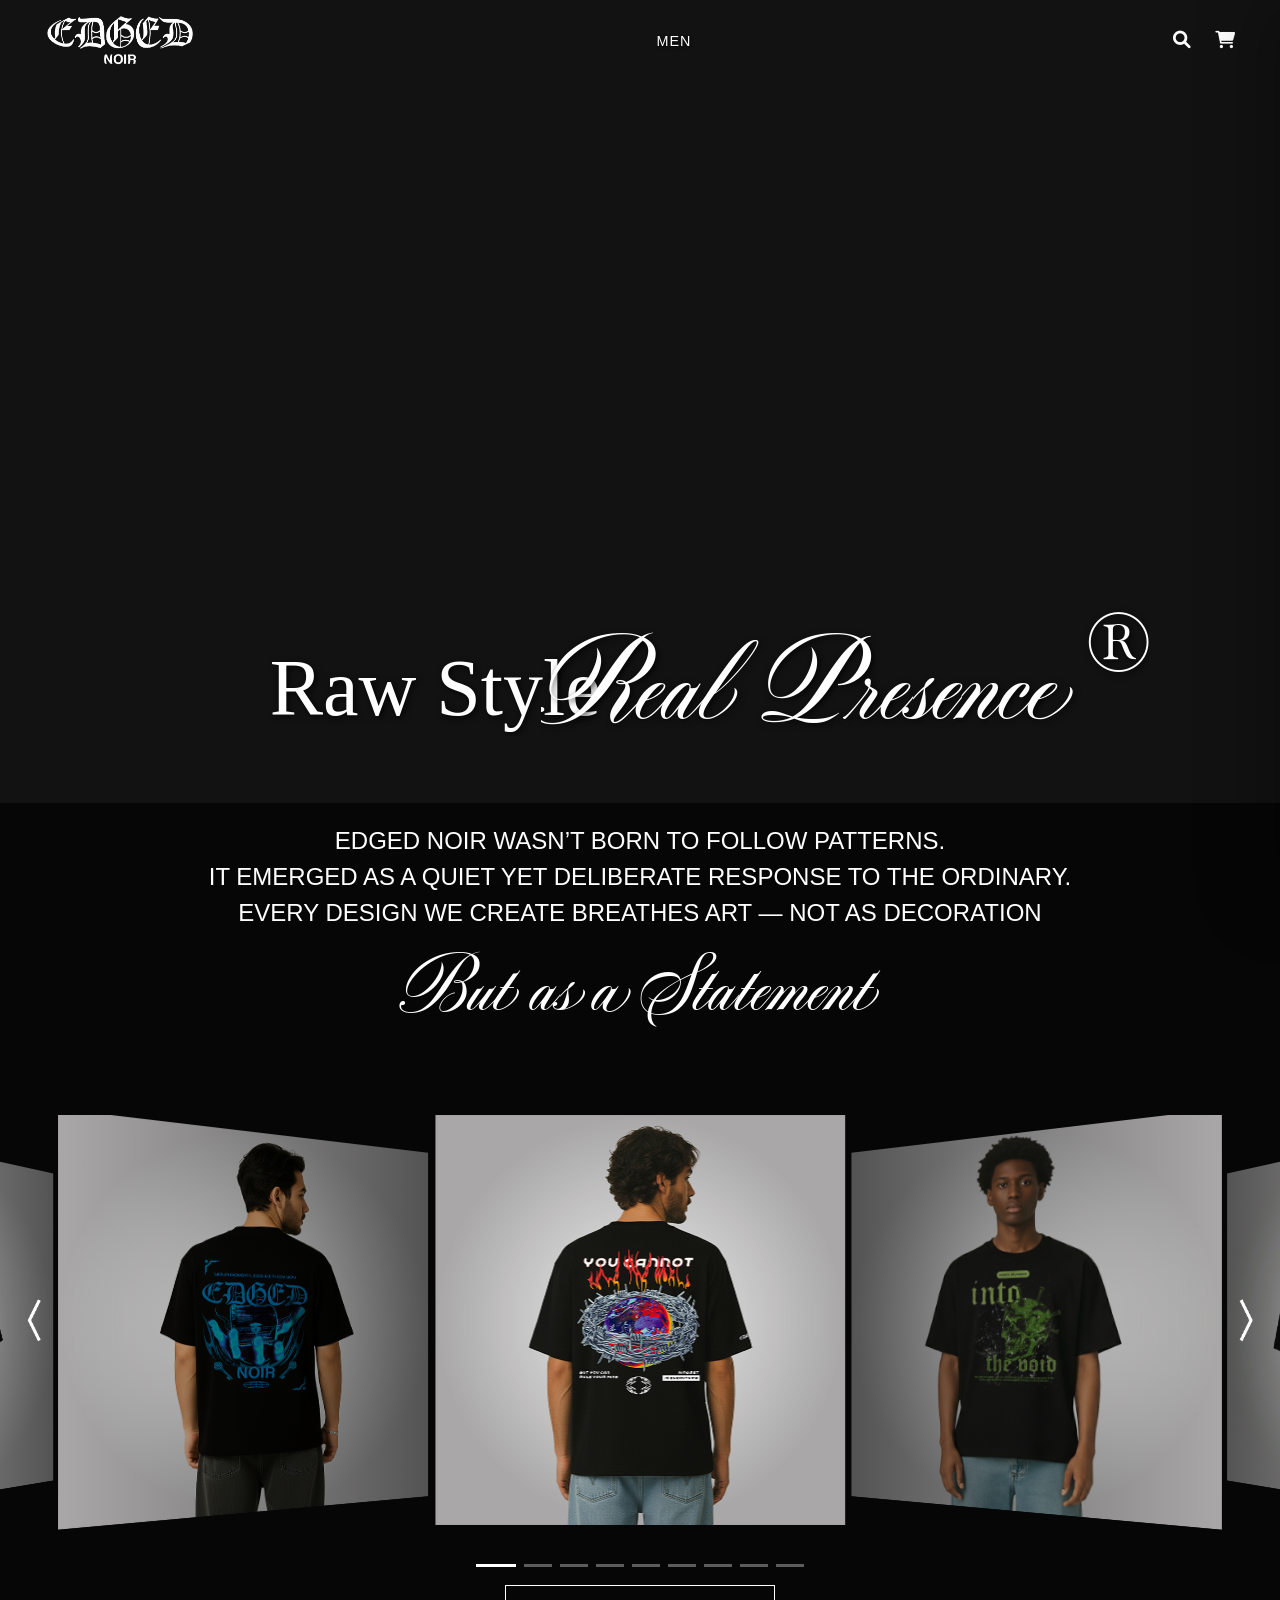
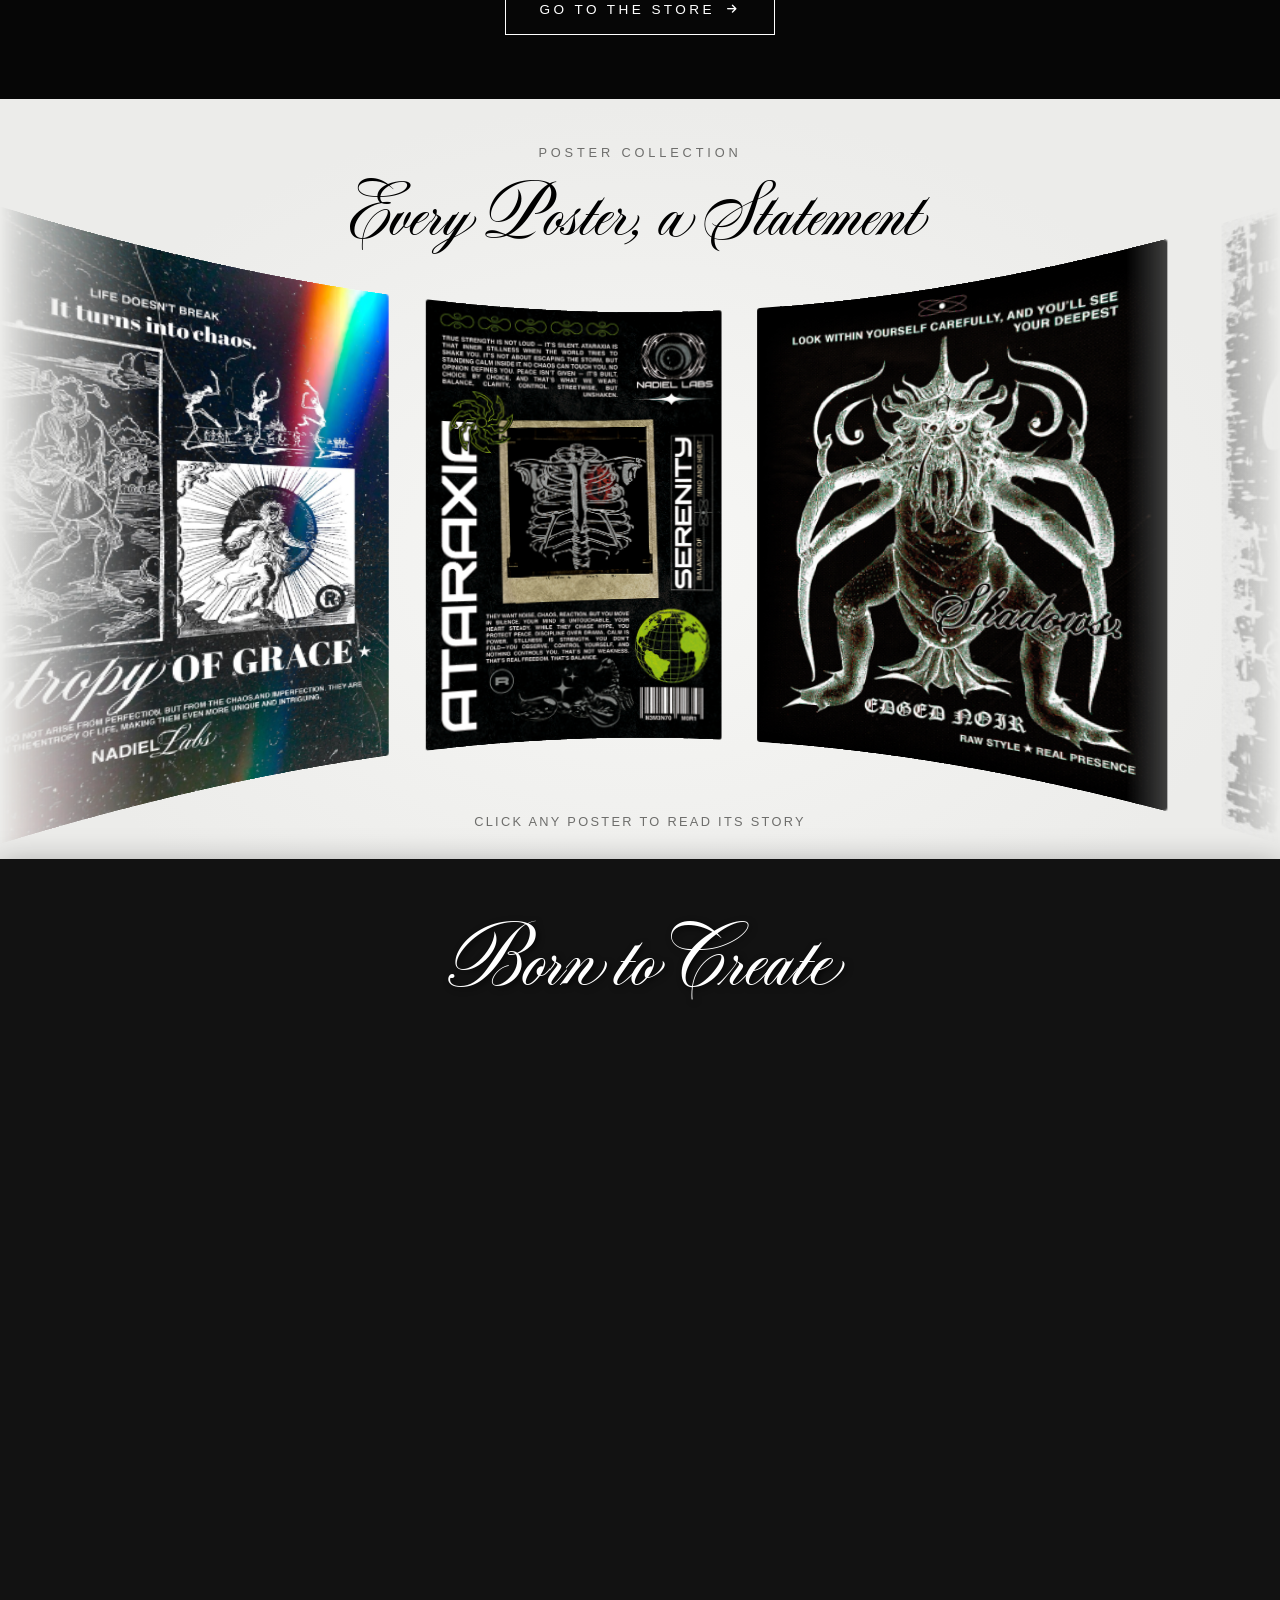
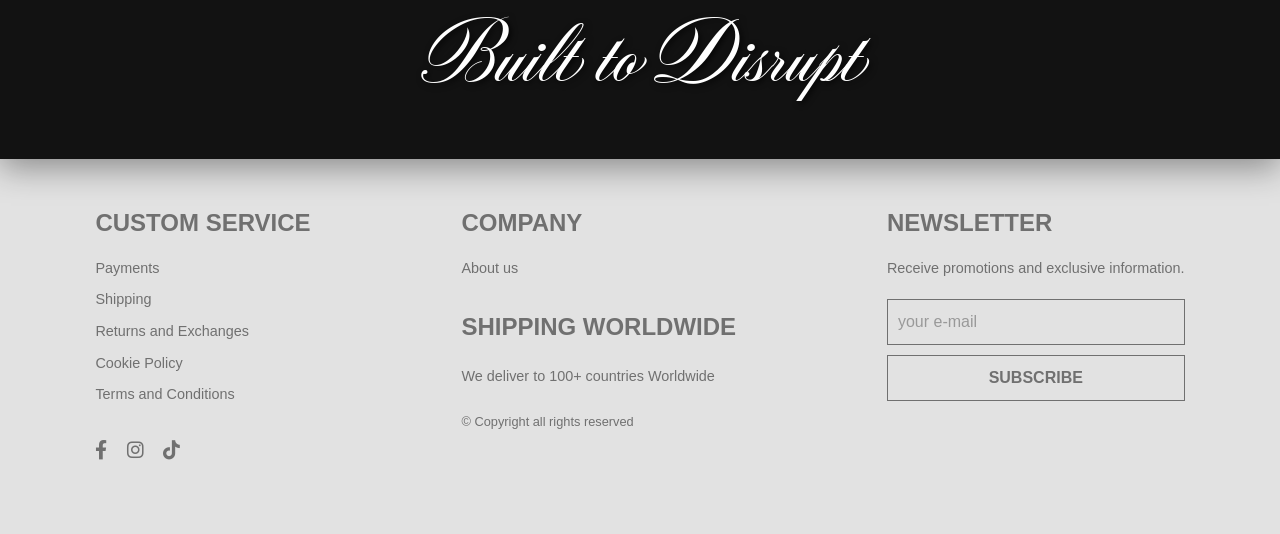
==== index.html @ fbe3f170 "Add files via upload" ====
<!DOCTYPE html>
<html lang="es">
<head>
    <meta charset="UTF-8">
    <meta name="viewport" content="width=device-width, initial-scale=1.0">
    <title>Edged Noir</title>
    <link href="https://cdn.jsdelivr.net/npm/bootstrap@5.3.3/dist/css/bootstrap.min.css" rel="stylesheet" xintegrity="sha384-QWTKZyjpPEjISv5WaRU9OFeRpok6YctnYmDr5pNlyT2bRjXh0JMhjY6hW+ALEwIH" crossorigin="anonymous">
    <link rel="stylesheet" href="https://cdnjs.cloudflare.com/ajax/libs/font-awesome/6.0.0-beta3/css/all.min.css">
    <link href="https://fonts.googleapis.com/css2?family=Inter:wght@400;500;700&display=swap" rel="stylesheet">
    <link rel="stylesheet" href="https://cdn.jsdelivr.net/npm/swiper@11.1.14/swiper-bundle.min.css">
    <link rel="stylesheet" href="index.css">
    <link rel="stylesheet" href="poster-reel.css">
    <link rel="icon" href="img/egdednoir-favicon.png">
    <link rel="preload" href="fonts/GWBantley-Regular-Trial.woff" as="font" type="font/woff" crossorigin="anonymous">
    <style> 
       
    </style>
    <link rel="stylesheet" href="shop.css">
</head>
<body>
    <header class="header">
        <div class="header-content">

            <div class="hamburger" id="hamburger">
                <span></span>
                <span></span>
                <span></span>
            </div>

            <a href="index.html" class="header-logo">
                <img src="img/logo.png" class="logoimg" id="logo"
                onerror="this.onerror=null; this.src='https://placehold.co/150x50/E2E2E2/292929?text=LOGO';">
            </a>

            <nav class="header-nav">
                <ul class="nav-list">
                    <li class="nav-item"><a href="men.html">MEN</a></li>
                </ul>
            </nav>

            <div class="header-icons">
                <i class="fas fa-search icon"></i>
                <i class="fas fa-shopping-cart icon"></i>
            </div>
        </div>

        <nav id="mobile-menu" class="mobile-menu">
            <a href="men.html">MEN</a>
        </nav>
    </header>
    <main class="main-hero">
        <div class="hero-background-layer" id="bg-image-1">
            <video src="img/videoprincipal.mp4" autoplay muted loop playsinline></video>
        </div>

        <div class="main-hero-content">
            <div class="hero-text left" id="rawStyle">Raw Style</div>
            <div class="hero-text right" id="realPresence">Real Presence <sup>®</sup></div>
        </div>
        
    </main>

    <div class="fixed-hero-buttons">
        <a href="men.html" class="hero-btn-fixed">MEN</a>
    </div>

    <div class="text-section">
    <p class="top-text">
        EDGED NOIR WASN’T BORN TO FOLLOW PATTERNS.<br>
        IT EMERGED AS A QUIET YET DELIBERATE RESPONSE TO THE ORDINARY.<br>
        EVERY DESIGN WE CREATE BREATHES ART — NOT AS DECORATION
    </p>
    <p class="bottom-text">But as a Statement</p>
</div>

<!-- ===== CAMISETAS: carrusel en abanico (Swiper, efecto coverflow) ===== -->
<section class="tee-coverflow" aria-label="T-shirt gallery">
    <div class="swiper tee-swiper">
        <div class="swiper-wrapper">
            <div class="swiper-slide"><img src="img/you cannot rule the world black tshirt.png" alt="You Cannot Rule the World black t-shirt" draggable="false"></div>
            <div class="swiper-slide"><img src="img/negro-negro-adelante.png" alt="Black t-shirt, front" draggable="false"></div>
            <div class="swiper-slide"><img src="img/the-world-is-noise-streetwear-t-shirt.png" alt="The World is Noise streetwear t-shirt" draggable="false"></div>
            <div class="swiper-slide"><img src="img/atras blanco2.png" alt="White t-shirt, back" draggable="false"></div>
            <div class="swiper-slide"><img src="img/adelante blanco2.png" alt="White t-shirt, front" draggable="false"></div>
            <div class="swiper-slide"><img src="img/blaco-atrás-blanco2.png" alt="White t-shirt, back print" draggable="false"></div>
            <div class="swiper-slide"><img src="img/blanco-negro-atrás4.png" alt="Ataraxia t-shirt, back" draggable="false"></div>
            <div class="swiper-slide"><img src="img/findurpower-tshirt-front.png" alt="Find Your Power t-shirt, front" draggable="false"></div>
            <div class="swiper-slide"><img src="img/findurpower-tshirt.png" alt="Find Your Power t-shirt, back" draggable="false"></div>
        </div>
        <div class="swiper-pagination"></div>
        <button type="button" class="tee-nav tee-prev" aria-label="Previous"><img src="img/flechaIzq.png" alt=""></button>
        <button type="button" class="tee-nav tee-next" aria-label="Next"><img src="img/flechaDer.png" alt=""></button>
    </div>
    <div class="tee-cta">
        <a href="men.html" class="tee-cta-btn">Go to the Store <i class="fas fa-arrow-right" aria-hidden="true"></i></a>
    </div>
</section>

<!-- ===== POSTERS: fila curva en 3D (los posters se definen en poster-reel.js) ===== -->
<section class="poster-reel" id="posterReel" aria-labelledby="posterReelTitle">
    <div class="poster-reel-head">
        <span class="poster-reel-kicker">Poster Collection</span>
        <h2 class="poster-reel-title" id="posterReelTitle">Every Poster, a Statement</h2>
    </div>
    <div class="poster-band" aria-hidden="true"></div>
    <p class="poster-reel-hint">Click any poster to read its story</p>
    <!-- Acceso con teclado / lector de pantalla: aparece al enfocar con Tab -->
    <ul class="poster-reel-a11y" id="posterReelList"></ul>
</section>

<!-- Ventana con el detalle de cada poster -->
<div class="poster-modal" id="posterModal" role="dialog" aria-modal="true" aria-labelledby="posterModalTitle" hidden>
    <div class="poster-modal-backdrop" data-close></div>
    <div class="poster-modal-panel">
        <button type="button" class="poster-modal-close" data-close aria-label="Close">&#10005;</button>
        <div class="poster-modal-media">
            <img id="posterModalImg" src="" alt="">
        </div>
        <div class="poster-modal-body">
            <span class="poster-modal-count" id="posterModalCount"></span>
            <h3 class="poster-modal-title" id="posterModalTitle"></h3>
            <p class="poster-modal-quote" id="posterModalQuote"></p>
            <p class="poster-modal-desc" id="posterModalDesc"></p>
            <div class="poster-modal-tags" id="posterModalTags"></div>
            <div class="poster-modal-nav">
                <button type="button" id="posterPrev" aria-label="Previous poster"><i class="fas fa-arrow-left"></i> Prev</button>
                <button type="button" id="posterNext" aria-label="Next poster">Next <i class="fas fa-arrow-right"></i></button>
            </div>
        </div>
    </div>
</div>

    <div class="full-width-section-with-text">
        <video src="img/BuiltToCreate.mp4" id="video2" autoplay loop muted playsinline width="100%" alt="New Section Video"></video> 
        <div class="text-top-overlay">
            <h1>Born to Create</h1>
        </div>
        <div class="text-bottom-overlay">
            <h1>Built to Disrupt</h1>
        </div>
    </div>

    <footer class="footer">
    <div class="footer-column">
        <h4>CUSTOM SERVICE</h4>
        <a href="#">Payments</a>
        <a href="#">Shipping</a>
        <a href="#">Returns and Exchanges</a>
        <a href="#">Cookie Policy</a>
        <a href="#">Terms and Conditions</a>
        <div class="footer-social-icons mt-4">
            <a href="#"><i class="fab fa-facebook-f icon"></i></a>
            <a href="https://www.instagram.com/edged_noir/"><i class="fab fa-instagram icon"></i></a>
            <a href="#"><i class="fab fa-tiktok icon"></i></a>
        </div>
    </div>
    
    <div class="footer-column footer-middle-content">
        <h4>COMPANY</h4>
        <a href="#">About us</a>
        <h4 class="mt-4">SHIPPING WORLDWIDE</h4>
        <p class="mt-1">We deliver to 100+ countries Worldwide</p>
        <p class="copyright mt-4">© Copyright all rights reserved</p>
    </div>
    
    <div class="footer-column">
        <h4>NEWSLETTER</h4>
        <p>Receive promotions and exclusive information.</p>
        <div class="footer-newsletter-form">
            <input type="email" placeholder="your e-mail">
            <button type="submit">SUBSCRIBE</button>
        </div>
    </div>
</footer>

<script src="https://cdn.jsdelivr.net/npm/bootstrap@5.3.3/dist/js/bootstrap.bundle.min.js" xintegrity="sha384-YvpcrYf0tY3lHB60NNkmXc5s9fDVZLESaAA55NDzOxhy9GkcIdslK1eN7N6jIeHz" crossorigin="anonymous"></script>
<script src="https://cdn.jsdelivr.net/npm/swiper@11.1.14/swiper-bundle.min.js"></script>

<script>
    // ===== CARRUSEL DE CAMISETAS (efecto coverflow de Swiper) =====
    // Versión en HTML/JS del componente "Skiper49 / Carousel_003".
    (function () {
        const section = document.querySelector('.tee-coverflow');
        if (!section) return;

        // Aparece suavemente al llegar a la sección (equivale al framer-motion del original).
        // Va primero para que las fotos se vean aunque Swiper no cargue.
        if ('IntersectionObserver' in window) {
            const io = new IntersectionObserver((entries) => {
                if (entries[0].isIntersecting) {
                    section.classList.add('is-visible');
                    io.disconnect();
                }
            }, { threshold: 0.2 });
            io.observe(section);
        } else {
            section.classList.add('is-visible');
        }

        if (typeof Swiper === 'undefined') {
            section.classList.add('no-swiper');
            return;
        }

        new Swiper('.tee-swiper', {
            effect: 'coverflow',
            grabCursor: true,          // se arrastra con clic sostenido o con el dedo
            centeredSlides: true,
            slidesPerView: 'auto',
            loop: true,
            speed: 700,
            coverflowEffect: {
                rotate: 40,
                stretch: 0,
                depth: 100,
                modifier: 1,
                slideShadows: true
            },
            autoplay: {
                delay: 3500,
                disableOnInteraction: false,
                pauseOnMouseEnter: true
            },
            pagination: { el: '.tee-swiper .swiper-pagination', clickable: true },
            navigation: { nextEl: '.tee-next', prevEl: '.tee-prev' },
            keyboard: { enabled: true, onlyInViewport: true }
        });
    })();
</script>

<!-- Galería de posters en curva 3D + ventana de detalle -->
<script src="shop.js"></script>
<script src="poster-reel.js"></script>

<script>
    // Se ejecuta cuando la página ha terminado de cargar
    window.onload = function() {
        // Se obtienen las referencias a los elementos de texto
        const rawStyleText = document.getElementById('rawStyle');
        const realPresenceText = document.getElementById('realPresence');

        // ANIMACIÓN DE FONDO DEL HERO
        const bgImage2 = document.getElementById('bg-image-2');
        
        setTimeout(() => {
            if (bgImage2) {
                bgImage2.style.opacity = '1';
            }
        }, 2000);

        // Script para el efecto de scroll de los textos (Aunque se ocultan en móvil, el script se mantiene)
        window.addEventListener('scroll', () => {
            const scrollY = window.scrollY;
            const translateYValue = Math.min(scrollY, 20);

            if (rawStyleText) rawStyleText.style.transform = `translateY(${translateYValue}px)`;
            if (realPresenceText) realPresenceText.style.transform = `translateY(${translateYValue}px)`;
        });

    };
</script>


<script>
    const hamburger = document.getElementById("hamburger");
    const mobileMenu = document.getElementById("mobile-menu");

    hamburger.addEventListener("click", () => {
        hamburger.classList.toggle("active");
        mobileMenu.classList.toggle("open");
    });
</script>

<!-- El cambio del logo a negro al pasar el mouse se hace en index.css (.header-logo:hover .logoimg) -->

</body>
</html>
---- index.css ----
/* ======================================================== */
/*                 ESTILOS CSS REESCRITOS                   */
/* ======================================================== */

html, body {
    max-width: 100%;
    overflow-x: hidden !important;
}

@font-face {
    font-family: 'GW Bantley Regular-Trial';
    src: url('fonts/GWBantley-Regular-Trial.woff') format('woff');
    font-display: swap;
    font-weight: normal;
    font-style: normal;
}

body {
    background-color: #121212;
    color: #ffffff;
    font-family: 'Inter', sans-serif;
    margin: 0;
    padding: 0;
    overflow-x: hidden; /* Evita el scroll horizontal */
}

/* --- HEADER PRINCIPAL --- */
.header {
    width: 100%;
    height: 80px;
    background-color: hsla(0, 0%, 0%, 0); 
    position: fixed;
    top: 0;
    left: 0;
    z-index: 1000; 
    display: flex;
    justify-content: center;
    align-items: center;
    transition: background-color 0.5s ease;
    padding: 0 25px; 
}

/* Al pasar el mouse el header se vuelve negro; el logo y el menú siguen en blanco */
.header:hover {
    background-color: #000000;
}

.header-content {
    width: 100%;
    max-width: 1920px;
    padding: 0 20px;
    display: flex;
    justify-content: space-between;
    align-items: center;
    position: relative; 
}

/* LOGO */
.header-logo {
    transition: transform 0.3s ease-in-out;
    cursor: pointer;
    z-index: 10;
}

.header-logo:hover {
    transform: scale(1.1);
}

.logoimg { 
    width: 150px;
    content: url('img/logo.png'); /* Logo blanco sobre el video y sobre el header negro */
}

/* NAVEGACIÓN PC */
.header-nav, .header-icons {
    opacity: 1;
    visibility: visible;
    transition: opacity 0.5s ease-in-out, visibility 0.5s ease-in-out;
}

.header-nav .nav-list {
    display: flex;
    list-style: none;
    padding: 0;
    margin: 0;
    align-items: center;
}

.header-nav .nav-item {
    position: relative;
    margin: 0 15px;
}

.header-nav .nav-item > a {
    color: #ffffff;
    text-decoration: none;
    font-family: 'Helvetica', sans-serif;
    text-shadow: 1px 1px 3px rgba(0, 0, 0, 0.8);
    font-size: 0.9rem;
    font-weight: 500;
    letter-spacing: 1px;
    cursor: pointer;
    transition: color 0.3s ease-in-out, transform 0.3s ease-in-out;
}

/* Sobre el header negro la sombra del texto ya no hace falta */
.header:hover .nav-item > a {
    text-shadow: none;
}

.header-nav .nav-item > a:hover {
    color: #9A9A9A;
    text-shadow: none;
    transform: scale(1.1);
}

.header-icons .icon {
    color: #ffffff;
    margin-left: 20px;
    font-size: 1.1rem;
    cursor: pointer;
    transition: color 0.3s ease-in-out, transform 0.3s ease-in-out;
}

.header-icons .icon:hover {
    color: #9A9A9A;
    transform: scale(1.1);
}

/* --- MENÚ HAMBURGUESA Y MÓVIL --- */
.hamburger {
    display: none; 
    width: 28px;
    height: 22px;
    flex-direction: column;
    justify-content: space-between;
    cursor: pointer;
    z-index: 9999;
}

.hamburger span {
    display: block;
    height: 3px;
    width: 100%;
    background-color: #fff;
    transition: .3s ease;
}

.hamburger.active span:nth-child(1) {
    transform: translateY(9px) rotate(45deg);
}
.hamburger.active span:nth-child(2) {
    opacity: 0;
}
.hamburger.active span:nth-child(3) {
    transform: translateY(-9px) rotate(-45deg);
}

.hamburger.active span {
    background-color: #b1b1b1;
}

.hamburger.active {
    z-index: 10000; 
}

.mobile-menu {
    position: fixed;
    top: 0;
    left: 0;
    width: 260px;
    height: 100vh;
    background-color: #ffffff;
    padding: 80px 25px;
    display: flex;
    flex-direction: column;
    gap: 25px;
    transform: translateX(-100%);
    transition: transform .35s ease;
    z-index: 9998; 
}

.mobile-menu a {
    color: #111;
    font-size: 20px;
    text-decoration: none;
    font-family: 'Helvetica', sans-serif; 
}

.mobile-menu.open {
    transform: translateX(0);
}

/* --- ESTILOS PARA BOTONES FIJOS (NUEVOS) --- */
.fixed-hero-buttons {
    /* **Posición Fija** - Esto hace que se queden arriba al hacer scroll. */
    position: absolute; 
    bottom: 30px; 
    left: 50%;
    transform: translateX(-50%);
    z-index: 100; 
    width: 90%; 
    max-width: 450px;
    /* CAMBIO CLAVE: Ocultar por defecto en Desktop. Se mostrará en media query. */
    display: none; 
    justify-content: space-around;
    align-items: center;
    top: 25rem;
}

.hero-btn-fixed {
    text-decoration: none;
    color: #ffffff;
    background-color: transparent;
    padding: 10px 20px;
    border: 2px solid #ffffff;
    font-family: 'Helvetica', sans-serif; 
    font-size: 1.1rem;
    font-weight: 500;
    letter-spacing: 2px;
    text-transform: uppercase;
    cursor: pointer;
    transition: all 0.3s ease-in-out;
    text-shadow: 1px 1px 2px rgba(0, 0, 0, 0.7); 
    width: 45%;
    text-align: center;
}

.hero-btn-fixed:hover {
    background-color: #ffffff;
    color: #121212;
    text-shadow: none; 
    border-color: #121212;
    transform: scale(1.05);
}

/* NUEVO: Animación sutil al hacer 'tap' en móviles */
.hero-btn-fixed:active {
    transform: scale(0.95);
    transition: transform 0.1s;
}

/* --- SECCIONES PRINCIPALES --- */

.main-hero {
    position: relative;
    width: 100%;
    max-width: 1920px;
    height: 803px; 
    margin: 0 auto; 
}

.hero-background-layer {
    position: absolute;
    top: 0px; /* Estilo para PC */
    left: 0;
    width: 100%;
    height: 100%;
    background-size: cover; 
    background-position: center;
    z-index: 0; 
}

.hero-background-layer video {
    width: 100%;
    height: 100%;
    object-fit: cover;
    display: block;
}

.main-hero-content {
    position: relative;
    z-index: 2; 
    height: 100%;
}

/* ESTILOS DEL TEXTO PRINCIPAL */
.hero-text {
    font-weight: 400;
    line-height: 1.2;
    transition: transform 0.2s ease-out; 
    position: absolute;
    color: #ffffff;
    text-shadow: 2px 2px 6px rgba(0, 0, 0, 0.8);
    z-index: 2;
    overflow: hidden !important;
    max-width: 100% !important;
    word-break: break-word !important;
    text-align: center !important;
    left: 50% !important;
    transform: translateX(-50%) !important;
}

/* Raw Style */
.hero-text.left {
    top: 40rem;
    font-family: javanese;
    font-size: 5rem;
    white-space: nowrap;
    margin-left: -16%;
}

/* Real Presence */
.hero-text.right {
    top: 37.8rem;
    font-family: 'GW Bantley Regular-Trial';
    font-size: 8rem;
    white-space: nowrap;
    margin-left: 16%;
}



/* --- TEXT SECTION --- */
.text-section {
    width: 100%;
    max-width: 1920px;
    background-color: #060606;
    color: #ffffff;
    display: flex;
    flex-direction: column;
    justify-content: center;
    align-items: center;
    text-align: center;
    padding: 20px;
    box-sizing: border-box;
    margin: 0 auto;
}

.text-section p.top-text {
    font-family: 'Helvetica', 'Arial', sans-serif;
    font-size: 1.5rem;
    font-weight: 400;
    text-transform: uppercase;
    margin: 0;
    line-height: 1.5;
}

.text-section p.bottom-text {
    font-family: 'GW Bantley Regular-Trial';
    font-size: 5.5rem;
    margin: -12px;
    text-align: center;
    /* La cola de la "t" final sobresale a la derecha de la caja del texto;
       este corrimiento centra lo que realmente se ve (medido en pantalla) */
    transform: translateX(-0.06em);
}

/* --- CARRUSEL DE CAMISETAS (Swiper, efecto coverflow) --- */
.tee-coverflow {
    width: 100%;
    max-width: 1920px;
    margin: 0 auto;
    padding: 56px 0 24px;
    background-color: #060606; /* mismo negro que la sección de texto de arriba */
    overflow: hidden;
}

.tee-swiper {
    position: relative;
    width: 100%;
    padding-bottom: 56px !important; /* espacio para los indicadores */
    opacity: 0;
    transform: translateY(20px);
    transition: opacity 0.5s ease 0.15s, transform 0.5s ease 0.15s;
}

.tee-coverflow.is-visible .tee-swiper {
    opacity: 1;
    transform: none;
}

/* Las fotos son cuadradas: la diapositiva también, así no se recortan */
.tee-swiper .swiper-slide {
    width: clamp(240px, 32vw, 460px);
    aspect-ratio: 1 / 1;
    background: #1a1a1a;
    overflow: hidden;
}

.tee-swiper .swiper-slide img {
    display: block;
    width: 100%;
    height: 100%;
    object-fit: cover;
    user-select: none;
    -webkit-user-drag: none;
}

/* Indicadores en forma de raya, como el carrusel anterior */
.tee-swiper .swiper-pagination-bullet {
    width: 28px;
    height: 3px;
    border-radius: 0;
    background-color: #ffffff !important;
    opacity: 0.35;
    transition: opacity 0.3s ease, width 0.3s ease;
}

.tee-swiper .swiper-pagination-bullet-active {
    opacity: 1;
    width: 40px;
}

/* Flechas laterales (las mismas imágenes de antes) */
.tee-nav {
    position: absolute;
    top: calc(50% - 28px);
    transform: translateY(-50%);
    z-index: 10;
    width: 36px;
    height: 90px;
    padding: 0;
    border: 0;
    background: transparent;
    cursor: pointer;
    transition: transform 0.3s ease-in-out;
}

.tee-prev { left: 16px; }
.tee-next { right: 16px; }

.tee-nav img {
    width: 100%;
    height: 100%;
    object-fit: contain;
    filter: grayscale(100%) brightness(150%);
    transition: filter 0.3s ease-in-out;
}

.tee-nav:hover {
    transform: translateY(-50%) scale(1.1);
}

.tee-nav:hover img {
    filter: none;
}

@media (max-width: 768px) {
    .tee-coverflow { padding-top: 40px; }
    .tee-swiper .swiper-slide { width: 68vw; }
    .tee-nav { display: none; } /* en celular se desliza con el dedo */
}

@media (prefers-reduced-motion: reduce) {
    .tee-swiper { transition: none; opacity: 1; transform: none; }
}

/* Botón "Go to the Store" debajo del carrusel */
.tee-cta {
    display: flex;
    justify-content: center;
    padding: 4px 16px 40px;
}

.tee-cta-btn {
    display: inline-flex;
    align-items: center;
    gap: 12px;
    padding: 14px 34px;
    border: 1px solid #ffffff;
    color: #ffffff;
    text-decoration: none;
    font-family: 'Helvetica', 'Arial', sans-serif;
    font-size: 0.85rem;
    letter-spacing: 0.25em;
    text-transform: uppercase;
    transition: background-color 0.35s ease, color 0.35s ease;
}

.tee-cta-btn i {
    font-size: 0.8em;
    transition: transform 0.35s ease;
}

.tee-cta-btn:hover,
.tee-cta-btn:focus-visible {
    background-color: #ffffff;
    color: #060606;
}

.tee-cta-btn:hover i,
.tee-cta-btn:focus-visible i {
    transform: translateX(5px);
}

@media (max-width: 768px) {
    .tee-cta { padding-bottom: 32px; }
    .tee-cta-btn { padding: 14px 28px; font-size: 0.8rem; }
}

/* Respaldo si la librería Swiper no carga: fila simple que se desliza */
.tee-coverflow.no-swiper .swiper-wrapper {
    display: flex;
    gap: 16px;
    overflow-x: auto;
    padding: 0 16px;
    scroll-snap-type: x mandatory;
}

.tee-coverflow.no-swiper .swiper-slide {
    flex-shrink: 0;
    scroll-snap-align: center;
}

.tee-coverflow.no-swiper .tee-nav,
.tee-coverflow.no-swiper .swiper-pagination {
    display: none;
}

/* --- SECCIÓN VIDEO/TEXTO OVERLAY --- */
.full-width-section-with-text {
    position: relative;
    width: 100%;
    max-width: 1920px;
    overflow: hidden;
    box-shadow: 0 8px 32px rgba(0, 0, 0, 0.4);
    margin: 0 auto; 
}

.full-width-section-with-text video {
    display: block;
    width: 100%;
    height: 100vh; 
    object-fit: cover;
    z-index: 1; 
    position: relative;
}

.text-top-overlay,
.text-bottom-overlay {
    position: absolute;
    left: 50%;
    transform: translateX(-50%);
    text-align: center;
    color: #ffffff;
    z-index: 5; 
    text-shadow: 2px 2px 6px rgba(0, 0, 0, 0.8);
    width: 92%;
    font-family: 'GW Bantley Regular-Trial' ;
}

.text-top-overlay {
    top: 5%; 
}

.text-bottom-overlay {
    bottom: 5%; 
}

.text-top-overlay h1,
.text-bottom-overlay h1 {
    font-family: 'GW Bantley Regular-Trial', serif;
    font-weight: normal;
    /* Escala con la pantalla: ~62px en un móvil de 567px, hasta 96px en escritorio */
    font-size: clamp(2.8rem, 11vw, 6rem);
    line-height: 1.1;
    text-align: center;
}

/* --- FOOTER --- */
.footer {
    width: 100%;
    max-width: 1920px;
    min-height: 300px;
    background-color: #E2E2E2;
    color: #707070;
    font-family: 'Helvetica', sans-serif;
    padding: 50px 20px;
    margin: 0 auto;
    display: flex;
    justify-content: space-around;
    align-items: flex-start;
    flex-wrap: wrap;
}

.footer-column {
    display: flex;
    flex-direction: column;
    align-items: flex-start;
    margin-bottom: 20px;
}

.footer-column h4 {
    font-weight: bold;
    color: #707070;
    margin-bottom: 20px;
    text-transform: uppercase;
}

.footer-column a, .footer-column p {
    color: #707070;
    text-decoration: none;
    margin-bottom: 10px;
    font-size: 0.9rem;
}

.footer-column a:hover {
    text-decoration: underline;
}

.footer-social-icons .icon {
    font-size: 1.2rem;
    color: #707070;
    margin-right: 15px;
}

.footer-middle-content {
    display: flex;
    flex-direction: column;
    justify-content: flex-start;
    height: 100%;
}

.footer-middle-content p {
    margin: 0;
}

.footer-middle-content .copyright { 
    font-size: 0.8rem;
    align-self: flex-start;
}

.footer-newsletter-form {
    display: flex;
    flex-direction: column;
    width: 100%;
    max-width: 300px;
    margin-top: 10px;
}

.footer-newsletter-form input {
    padding: 10px;
    border: 1px solid #707070;
    background-color: transparent;
    color: #707070;
    margin-bottom: 10px;
}

.footer-newsletter-form input::placeholder {
    color: #999;
}

.footer-newsletter-form button {
    padding: 10px;
    border: 1px solid #707070;
    background-color: transparent;
    color: #707070;
    font-weight: bold;
    cursor: pointer;
    transition: background-color 0.3s, color 0.3s;
}

.footer-newsletter-form button:hover {
    background-color: #707070;
    color: #E2E2E2;
}

/* ======================================================== */
/*               ESTILOS RESPONSIVE                       */
/* ======================================================== */

/* TABLET / MÓVIL (<= 920px) */
@media (max-width: 920px) {
    /* **CORRECCIÓN: Muestra los botones en móvil/tablet con display: flex** */
    .fixed-hero-buttons {
        display: flex;
    }

    /* REGLA: Oculta "Raw Style" y "Real Presence" en móvil/tablet */
    .hero-text.left,
    .hero-text.right {
        display: none !important;
    }
    
    /* CORRECCIÓN DE LAYOUT SOLICITADA: Ajusta la altura del contenedor 
       principal (803px - 200px) para compensar el desplazamiento del video. */
    .main-hero {
        height: 603px; 
    }
    
    /* MODIFICACIÓN SOLICITADA: Ajusta la posición superior para móvil */
    .hero-background-layer {
        top: 0px; 
    }

    /* Oculta nav PC */
    .header-nav {
        display: none;
    }

    /* Muestra hamburguesa */
    .hamburger {
        display: flex;
        order: -1; 
    }

    /* Ocultar iconos de carrito y buscador en móvil/tablet */
    .header-icons {
        margin-left: auto; 
    }
    
    .header-icons .icon:nth-child(1),  /* buscador */
    .header-icons .icon:nth-child(2) { /* carrito */
        display: none; 
    }

    /* Ajusta tamaño del logo y centrado */
    .logoimg {
        width: 145px;
        position: absolute;
        left: 50%;
        transform: translateX(-50%);
        content: url('img/logo.png'); /* Logo blanco también en celular */
    }
    
    .header:hover {
        background-color: transparent !important;
    }

    .footer {
        padding: 30px 70px; 
        flex-direction: column; 
        align-items: flex-start; 
        gap: 25px; 
    }
}

/* MÓVIL PEQUEÑO (<= 768px) */
@media (max-width: 768px) {
    .text-section p.top-text {
        font-size: 1.2rem;
    }

    /* "But as a Statement" en una sola línea ocupando el 95% del ancho.
       El trazo de la frase mide ~5.40 veces su tamaño de letra: 95vw / 5.40 ≈ 17.6vw.
       La cola de la "t" final sobresale a la derecha, por eso se corre un poco a la izquierda. */
    .text-section p.bottom-text {
        font-size: 17.6vw;
        white-space: nowrap;
        line-height: 1.15;
        /* Anula el relleno lateral de la sección para que quede centrada en la pantalla */
        margin: 4px -20px 0;
        align-self: stretch;
    }

    .header {
        background: transparent;
    }
}

/* MÓVIL EXTRA PEQUEÑO (<= 480px) */
@media (max-width: 480px) {
    .header {
        height: 70px;
        padding: 0 15px; 
    }

    .hamburger {
        left: 3%;
        top: 1%;
        position: absolute;
    }

    .logoimg {
        width: 120px;
    }

    .hero-btn-fixed {
        font-size: 0.8rem;
        padding: 8px 15px;
        letter-spacing: 1px;
    }
}
---- poster-reel.css ----
/* ========================================================
   GALERÍA DE POSTERS EN CURVA 3D + VENTANA DE DETALLE
   Se usa en index.html y posters.html (con poster-reel.js)
   ======================================================== */

/* --- SECCIÓN DE POSTERS (fila curva en 3D) --- */
.poster-reel {
    --reel-bg: #ECECEA;
    --reel-ink: #161616;
    --reel-muted: #6E6E6C;
    --reel-line: #D2D2CF;

    position: relative;
    width: 100%;
    max-width: 1920px;
    height: 760px;
    margin: 0 auto;
    overflow: hidden;
    background: radial-gradient(ellipse at 50% 60%, #F7F7F5 0%, var(--reel-bg) 70%);
    color: var(--reel-ink);
    /* Las medidas internas (cqw / cqh) se calculan respecto a esta sección */
    container-type: size;
}

.poster-reel-head {
    position: absolute;
    top: 44px;
    left: 0;
    right: 0;
    z-index: 2;
    text-align: center;
    pointer-events: none;
    padding: 0 16px;
}

.poster-reel-kicker {
    display: block;
    font-family: 'Helvetica', 'Arial', sans-serif;
    font-size: 0.8rem;
    letter-spacing: 0.3em;
    text-transform: uppercase;
    color: var(--reel-muted);
    margin-bottom: 6px;
}

/* Título grande en negro, todo en GW Bantley */
.poster-reel-title {
    font-family: 'GW Bantley Regular-Trial', serif;
    font-weight: normal;
    font-size: clamp(2.8rem, 6.5vw, 5.5rem);
    line-height: 1.05;
    margin: 0;
    color: #000000;
    white-space: nowrap;
    /* La cola de la "t" final sobresale a la derecha; esto centra lo que se ve (medido) */
    transform: translateX(-0.07em);
}

.poster-reel-hint {
    position: absolute;
    bottom: 28px;
    left: 0;
    right: 0;
    z-index: 2;
    margin: 0;
    text-align: center;
    font-family: 'Helvetica', 'Arial', sans-serif;
    font-size: 0.8rem;
    letter-spacing: 0.18em;
    text-transform: uppercase;
    color: var(--reel-muted);
    pointer-events: none;
}

.poster-band {
    position: absolute;
    inset: 0;
    opacity: 0;
    transition: opacity 0.6s ease;
    pointer-events: none;
}

.poster-band.is-ready {
    opacity: 1;
}

.poster-tile {
    position: absolute;
    transform-style: preserve-3d;
    pointer-events: auto;
    cursor: pointer;
}

/* Arrastre: clic sostenido con el mouse o deslizando en el celular.
   pan-y deja que el dedo siga haciendo scroll vertical de la página. */
.poster-reel {
    cursor: grab;
    touch-action: pan-y;
    user-select: none;
    -webkit-user-select: none;
}

.poster-reel.is-dragging,
.poster-reel.is-dragging .poster-tile {
    cursor: grabbing;
}

.poster-strip {
    position: absolute;
    top: 0;
    overflow: hidden;
    background: #D6D6D3;
    backface-visibility: hidden;
}

.poster-strip.is-first { border-radius: 3px 0 0 3px; }
.poster-strip.is-last  { border-radius: 0 3px 3px 0; }

.poster-strip img {
    position: absolute;
    top: 0;
    max-width: none;
    object-fit: cover;
    pointer-events: none;
    -webkit-user-drag: none;
    user-select: none;
    transition: filter 0.3s ease;
}

.poster-tile:hover .poster-strip img {
    filter: brightness(1.12) contrast(1.05);
}

/* Lista de posters para teclado: invisible hasta que se enfoca con Tab */
.poster-reel-a11y {
    position: absolute;
    left: 16px;
    bottom: 16px;
    z-index: 3;
    list-style: none;
    margin: 0;
    padding: 0;
}

.poster-reel-a11y button {
    position: absolute;
    left: -9999px;
    white-space: nowrap;
    background: var(--reel-ink);
    color: #fff;
    border: 0;
    padding: 8px 14px;
    font-family: 'Helvetica', 'Arial', sans-serif;
    font-size: 0.8rem;
    letter-spacing: 0.1em;
    text-transform: uppercase;
}

.poster-reel-a11y button:focus-visible {
    left: 0;
    bottom: 0;
    outline: 2px solid var(--reel-ink);
    outline-offset: 2px;
}

@media (max-width: 768px) {
    .poster-reel { height: 580px; }
    .poster-reel-head { top: 32px; }
    /* Título en una línea ocupando el 95% del ancho, igual que "But as a Statement".
       El trazo de la frase en GW Bantley mide ~6.94 veces su tamaño de letra: 95vw / 6.94 ≈ 13.7vw */
    .poster-reel-head { padding: 0; }
    .poster-reel-title,
    .poster-reel--page .poster-reel-title { font-size: 13.7vw; }

    /* Frase de abajo más grande en celular */
    .poster-reel-hint { bottom: 18px; font-size: 1rem; letter-spacing: 0.12em; padding: 0 16px; }
}

/* --- VENTANA DE DETALLE DEL POSTER --- */
.poster-modal {
    position: fixed;
    inset: 0;
    z-index: 20000;
    display: flex;
    align-items: center;
    justify-content: center;
    padding: 24px 16px;
    opacity: 0;
    transition: opacity 0.3s ease;
}

.poster-modal[hidden] { display: none; }
.poster-modal.is-open { opacity: 1; }

.poster-modal-backdrop {
    position: absolute;
    inset: 0;
    background: rgba(18, 18, 18, 0.55);
    backdrop-filter: blur(6px);
    -webkit-backdrop-filter: blur(6px);
}

.poster-modal-panel {
    position: relative;
    display: grid;
    grid-template-columns: minmax(0, 1fr) minmax(0, 1fr);
    width: min(980px, 100%);
    max-height: calc(100vh - 48px);
    overflow: auto;
    background: #F6F6F4;
    color: #161616;
    box-shadow: 0 30px 80px rgba(0, 0, 0, 0.35);
    transform: translateY(16px) scale(0.98);
    transition: transform 0.35s ease;
}

.poster-modal.is-open .poster-modal-panel {
    transform: none;
}

.poster-modal-media {
    background: #E4E4E1;
    display: flex;
    align-items: center;
    justify-content: center;
    padding: 28px;
}

.poster-modal-media img {
    width: 100%;
    max-height: calc(100vh - 104px);
    object-fit: contain;
    box-shadow: 0 12px 30px rgba(0, 0, 0, 0.25);
}

.poster-modal-body {
    display: flex;
    flex-direction: column;
    padding: 48px 40px 32px;
}

.poster-modal-count {
    font-family: 'Helvetica', 'Arial', sans-serif;
    font-size: 0.75rem;
    letter-spacing: 0.3em;
    text-transform: uppercase;
    color: #6E6E6C;
}

/* Título y frase con la misma fuente de "Raw Style" del inicio */
.poster-modal-title {
    font-family: javanese, serif;
    font-weight: normal;
    font-size: clamp(2.2rem, 4vw, 3.2rem);
    line-height: 1.05;
    margin: 10px 0 18px;
}

.poster-modal-quote {
    font-family: javanese, serif;
    font-size: 1.4rem;
    line-height: 1.35;
    margin: 0 0 18px;
    padding-left: 14px;
    border-left: 2px solid #161616;
}

.poster-modal-desc {
    font-family: 'Helvetica', 'Arial', sans-serif;
    font-size: 0.98rem;
    line-height: 1.65;
    color: #3A3A38;
    margin: 0 0 22px;
}

.poster-modal-tags {
    display: flex;
    flex-wrap: wrap;
    gap: 8px;
    margin-bottom: 28px;
}

.poster-modal-tags span {
    font-family: 'Helvetica', 'Arial', sans-serif;
    font-size: 0.7rem;
    letter-spacing: 0.18em;
    text-transform: uppercase;
    border: 1px solid #C9C9C6;
    padding: 6px 10px;
    color: #4A4A48;
}

.poster-modal-nav {
    display: flex;
    gap: 10px;
    margin-top: auto;
}

.poster-modal-nav button {
    flex: 1;
    background: transparent;
    border: 1px solid #161616;
    color: #161616;
    padding: 12px 16px;
    font-family: 'Helvetica', 'Arial', sans-serif;
    font-size: 0.8rem;
    letter-spacing: 0.15em;
    text-transform: uppercase;
    cursor: pointer;
    transition: background-color 0.25s ease, color 0.25s ease;
}

.poster-modal-nav button:hover,
.poster-modal-nav button:focus-visible {
    background: #161616;
    color: #F6F6F4;
}

.poster-modal-close {
    position: absolute;
    top: 12px;
    right: 12px;
    z-index: 2;
    width: 40px;
    height: 40px;
    border: 0;
    background: #F6F6F4;
    color: #161616;
    font-size: 1.1rem;
    cursor: pointer;
    transition: background-color 0.25s ease, color 0.25s ease;
}

.poster-modal-close:hover,
.poster-modal-close:focus-visible {
    background: #161616;
    color: #F6F6F4;
}

@media (max-width: 768px) {
    .poster-modal { padding: 0; align-items: stretch; }
    .poster-modal-panel {
        grid-template-columns: 1fr;
        max-height: 100vh;
        width: 100%;
    }
    .poster-modal-media { padding: 56px 24px 20px; }
    .poster-modal-media img { max-height: 55vh; width: auto; max-width: 100%; }
    .poster-modal-body { padding: 24px 22px 28px; }
}

/* --- VARIANTE PÁGINA COMPLETA (posters.html) --- */
.poster-reel--page {
    height: max(640px, 100vh);
    height: max(640px, 100svh);
}

.poster-reel--page .poster-reel-head {
    top: 104px; /* debajo del header fijo */
}

.poster-reel--page .poster-reel-title {
    font-size: clamp(3rem, 7vw, 6rem);
}

@media (max-width: 768px) {
    .poster-reel--page { height: max(600px, 100svh); }
    .poster-reel--page .poster-reel-head { top: 96px; }
    .poster-reel--page .poster-reel-title { font-size: 13.7vw; }
}
---- shop.css ----
/* ==========================================================================
   EDGED NOIR SHOP: carrito, vista rápida y botones de compra (shop.js)
   ========================================================================== */

.cart-locked,
.cart-locked body {
    overflow: hidden !important;
}

/* --- Ícono del carrito en el header --- */
.cart-trigger {
    position: relative;
    background: transparent;
    border: 0;
    padding: 0;
    margin-left: 20px;
    color: inherit;
    cursor: pointer;
}

.cart-trigger .icon {
    margin-left: 0 !important;
}

.cart-badge {
    position: absolute;
    top: -8px;
    right: -10px;
    min-width: 18px;
    height: 18px;
    padding: 0 5px;
    border-radius: 9px;
    background: #ffffff;
    color: #000000;
    font: 700 0.65rem/18px 'Helvetica', 'Arial', sans-serif;
    text-align: center;
    box-shadow: 0 0 0 1px rgba(0, 0, 0, 0.25);
}

.cart-badge[hidden] { display: none; }

/* --- Botón flotante (solo celular / tablet, cuando hay productos) --- */
.cart-float {
    position: fixed;
    right: 18px;
    bottom: 18px;
    z-index: 15000;
    width: 56px;
    height: 56px;
    border-radius: 50%;
    border: 0;
    background: #000000;
    color: #ffffff;
    font-size: 1.2rem;
    box-shadow: 0 10px 30px rgba(0, 0, 0, 0.35);
    cursor: pointer;
    display: none;
}

.cart-float .cart-badge {
    top: -4px;
    right: -4px;
}

@media (max-width: 1199px) {
    .cart-float.has-items { display: block; }
}

/* --- Panel del carrito --- */
.cart-overlay {
    position: fixed;
    inset: 0;
    z-index: 30000;
    background: rgba(10, 10, 10, 0.5);
    opacity: 0;
    pointer-events: none;
    transition: opacity 0.35s ease;
}

.cart-overlay.is-open {
    opacity: 1;
    pointer-events: auto;
}

.cart-drawer {
    position: fixed;
    top: 0;
    right: 0;
    bottom: 0;
    z-index: 30001;
    width: min(420px, 100%);
    display: flex;
    flex-direction: column;
    background: #F6F6F4;
    color: #161616;
    font-family: 'Helvetica', 'Arial', sans-serif;
    transform: translateX(100%);
    transition: transform 0.4s cubic-bezier(0.22, 1, 0.36, 1);
    box-shadow: -20px 0 60px rgba(0, 0, 0, 0.25);
}

.cart-drawer.is-open {
    transform: none;
}

.cart-head {
    display: flex;
    align-items: center;
    justify-content: space-between;
    padding: 22px 24px 12px;
    border-bottom: 1px solid #DCDCD9;
}

.cart-title {
    margin: 0;
    font-size: 0.85rem;
    font-weight: 700;
    letter-spacing: 0.3em;
    text-transform: uppercase;
}

.cart-close {
    width: 36px;
    height: 36px;
    border: 0;
    background: transparent;
    color: #161616;
    font-size: 1rem;
    cursor: pointer;
}

.cart-close:hover,
.cart-close:focus-visible {
    background: #161616;
    color: #F6F6F4;
}

.cart-toast {
    margin: 0;
    padding: 0 24px;
    font-size: 0.8rem;
    color: #3A3A38;
    min-height: 0;
}

.cart-toast:not(:empty) {
    padding: 12px 24px;
    background: #E8E8E5;
}

.cart-list {
    flex: 1;
    overflow-y: auto;
    list-style: none;
    margin: 0;
    padding: 8px 24px;
}

.cart-empty {
    padding: 40px 0;
    text-align: center;
    color: #6E6E6C;
    font-size: 0.9rem;
}

.cart-item {
    display: grid;
    grid-template-columns: 72px 1fr auto;
    gap: 14px;
    padding: 16px 0;
    border-bottom: 1px solid #E2E2DF;
}

.cart-item img {
    width: 72px;
    height: 90px;
    object-fit: contain;
    background: #E4E4E1;
}

.cart-item-title {
    margin: 0 0 4px;
    font-size: 0.85rem;
    line-height: 1.35;
    font-weight: 500;
}

.cart-item-variant {
    margin: 0 0 10px;
    font-size: 0.75rem;
    color: #6E6E6C;
}

.cart-qty {
    display: inline-flex;
    align-items: center;
    border: 1px solid #C9C9C6;
}

.cart-qty button {
    width: 30px;
    height: 30px;
    border: 0;
    background: transparent;
    color: #161616;
    cursor: pointer;
    font-size: 1rem;
}

.cart-qty button:hover { background: #E4E4E1; }

.cart-qty span {
    min-width: 26px;
    text-align: center;
    font-size: 0.85rem;
}

.cart-item-side {
    display: flex;
    flex-direction: column;
    align-items: flex-end;
    justify-content: space-between;
}

.cart-item-price {
    font-size: 0.9rem;
    font-weight: 700;
}

.cart-remove {
    border: 0;
    background: transparent;
    color: #6E6E6C;
    font-size: 0.72rem;
    text-decoration: underline;
    cursor: pointer;
    padding: 0;
}

.cart-foot {
    padding: 18px 24px 24px;
    border-top: 1px solid #DCDCD9;
}

.cart-subtotal {
    display: flex;
    justify-content: space-between;
    font-size: 0.95rem;
    margin-bottom: 6px;
}

.cart-small {
    margin: 0 0 16px;
    font-size: 0.72rem;
    color: #6E6E6C;
}

.cart-checkout {
    width: 100%;
    padding: 15px 18px;
    border: 1px solid #161616;
    background: #161616;
    color: #F6F6F4;
    font-size: 0.8rem;
    letter-spacing: 0.2em;
    text-transform: uppercase;
    cursor: pointer;
    transition: background-color 0.3s ease, color 0.3s ease;
}

.cart-checkout:not(:disabled):hover,
.cart-checkout:not(:disabled):focus-visible {
    background: transparent;
    color: #161616;
}

.cart-checkout:disabled {
    background: #BDBDBA;
    border-color: #BDBDBA;
    color: #F6F6F4;
    cursor: not-allowed;
}

.cart-note {
    margin: 10px 0 0;
    font-size: 0.72rem;
    color: #6E6E6C;
    text-align: center;
}

.cart-note:empty { display: none; }

/* --- Botones de compra y selector de tallas / tamaños --- */
.shop-label,
.shop-qv-label {
    margin: 0 0 8px;
    font-family: 'Helvetica', 'Arial', sans-serif;
    font-size: 0.7rem;
    letter-spacing: 0.25em;
    text-transform: uppercase;
    color: #6E6E6C;
}

.shop-sizes {
    display: flex;
    flex-wrap: wrap;
    gap: 8px;
    margin-bottom: 18px;
}

.shop-size {
    min-width: 46px;
    padding: 10px 12px;
    border: 1px solid #C9C9C6;
    background: transparent;
    color: #161616;
    font-family: 'Helvetica', 'Arial', sans-serif;
    font-size: 0.8rem;
    letter-spacing: 0.05em;
    cursor: pointer;
    transition: border-color 0.2s ease, background-color 0.2s ease, color 0.2s ease;
}

.shop-size:hover { border-color: #161616; }

.shop-size.is-active {
    background: #161616;
    border-color: #161616;
    color: #F6F6F4;
}

.shop-actions {
    display: grid;
    grid-template-columns: 1fr 1fr;
    gap: 10px;
}

.shop-btn {
    padding: 14px 16px;
    border: 1px solid #161616;
    background: transparent;
    color: #161616;
    font-family: 'Helvetica', 'Arial', sans-serif;
    font-size: 0.78rem;
    letter-spacing: 0.18em;
    text-transform: uppercase;
    cursor: pointer;
    transition: background-color 0.25s ease, color 0.25s ease;
}

.shop-btn:hover,
.shop-btn:focus-visible,
.shop-btn--solid {
    background: #161616;
    color: #F6F6F4;
}

.shop-btn--solid:hover,
.shop-btn--solid:focus-visible {
    background: transparent;
    color: #161616;
}

.shop-price-now {
    font-family: 'Helvetica', 'Arial', sans-serif;
    font-size: 1.35rem;
    font-weight: 700;
    color: #161616;
}

.shop-price-was {
    margin-left: 8px;
    font-family: 'Helvetica', 'Arial', sans-serif;
    font-size: 0.95rem;
    color: #8A8A88;
}

/* --- Vista rápida (camisetas / hoodies) --- */
.shop-qv {
    position: fixed;
    inset: 0;
    z-index: 25000;
    display: flex;
    align-items: center;
    justify-content: center;
    padding: 24px 16px;
    opacity: 0;
    transition: opacity 0.25s ease;
}

.shop-qv[hidden] { display: none; }
.shop-qv.is-open { opacity: 1; }

.shop-qv-backdrop {
    position: absolute;
    inset: 0;
    background: rgba(18, 18, 18, 0.55);
    backdrop-filter: blur(6px);
    -webkit-backdrop-filter: blur(6px);
}

.shop-qv-panel {
    position: relative;
    display: grid;
    grid-template-columns: minmax(0, 1.1fr) minmax(0, 1fr);
    width: min(940px, 100%);
    max-height: calc(100vh - 48px);
    overflow: auto;
    background: #F6F6F4;
    color: #161616;
    box-shadow: 0 30px 80px rgba(0, 0, 0, 0.35);
}

.shop-qv-close {
    position: absolute;
    top: 12px;
    right: 12px;
    z-index: 2;
    width: 40px;
    height: 40px;
    border: 0;
    background: #F6F6F4;
    color: #161616;
    font-size: 1.1rem;
    cursor: pointer;
}

.shop-qv-close:hover,
.shop-qv-close:focus-visible {
    background: #161616;
    color: #F6F6F4;
}

.shop-qv-media {
    background: #E4E4E1;
    padding: 20px;
    display: flex;
    flex-direction: column;
    gap: 12px;
}

.shop-qv-media > img {
    width: 100%;
    aspect-ratio: 1 / 1;
    object-fit: contain;
}

.shop-qv-thumbs {
    display: flex;
    gap: 8px;
}

.shop-qv-thumbs[hidden] { display: none; }

.shop-qv-thumb {
    width: 64px;
    height: 64px;
    padding: 0;
    border: 1px solid transparent;
    background: #F6F6F4;
    cursor: pointer;
}

.shop-qv-thumb img {
    width: 100%;
    height: 100%;
    object-fit: contain;
}

.shop-qv-thumb.is-active { border-color: #161616; }

.shop-qv-body {
    padding: 48px 36px 32px;
    display: flex;
    flex-direction: column;
}

.shop-qv-title {
    margin: 0 0 10px;
    font-family: 'Helvetica', 'Arial', sans-serif;
    font-size: 1.15rem;
    font-weight: 700;
    letter-spacing: 0.04em;
    line-height: 1.35;
    text-transform: uppercase;
}

.shop-qv-price {
    margin: 0 0 24px;
}

.shop-qv-details {
    margin: 24px 0 0;
    padding: 18px 0 0 18px;
    border-top: 1px solid #DCDCD9;
    font-family: 'Helvetica', 'Arial', sans-serif;
    font-size: 0.82rem;
    line-height: 1.8;
    color: #4A4A48;
}

@media (max-width: 768px) {
    .shop-qv { padding: 0; align-items: stretch; }
    .shop-qv-panel {
        grid-template-columns: 1fr;
        max-height: 100vh;
        width: 100%;
    }
    .shop-qv-media { padding: 56px 20px 16px; }
    .shop-qv-body { padding: 20px 22px 28px; }
}

/* --- Compra dentro de la ventana de cada poster --- */
.poster-buy {
    margin: 0 0 22px;
    padding-top: 18px;
    border-top: 1px solid #DCDCD9;
}

.poster-buy .shop-price-now {
    display: block;
    margin-bottom: 14px;
}

.poster-buy .shop-sizes {
    margin-bottom: 14px;
}
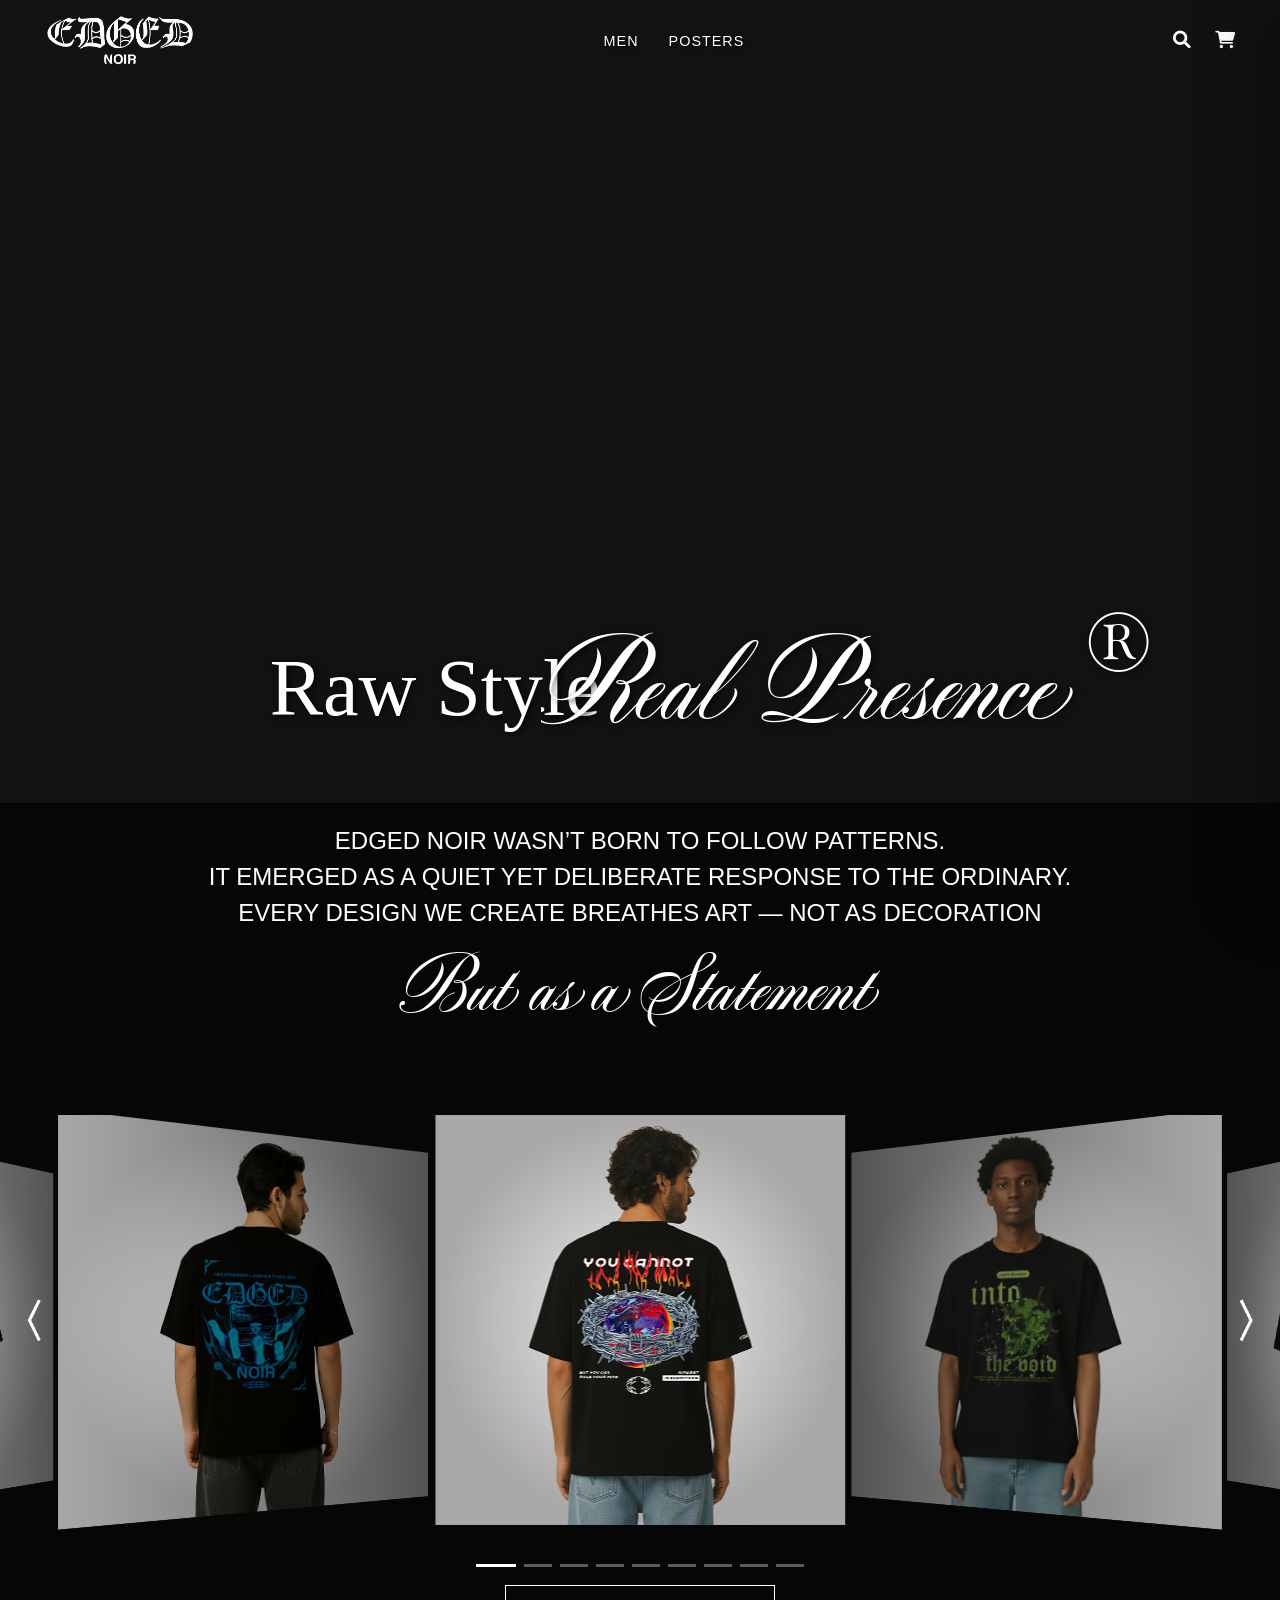
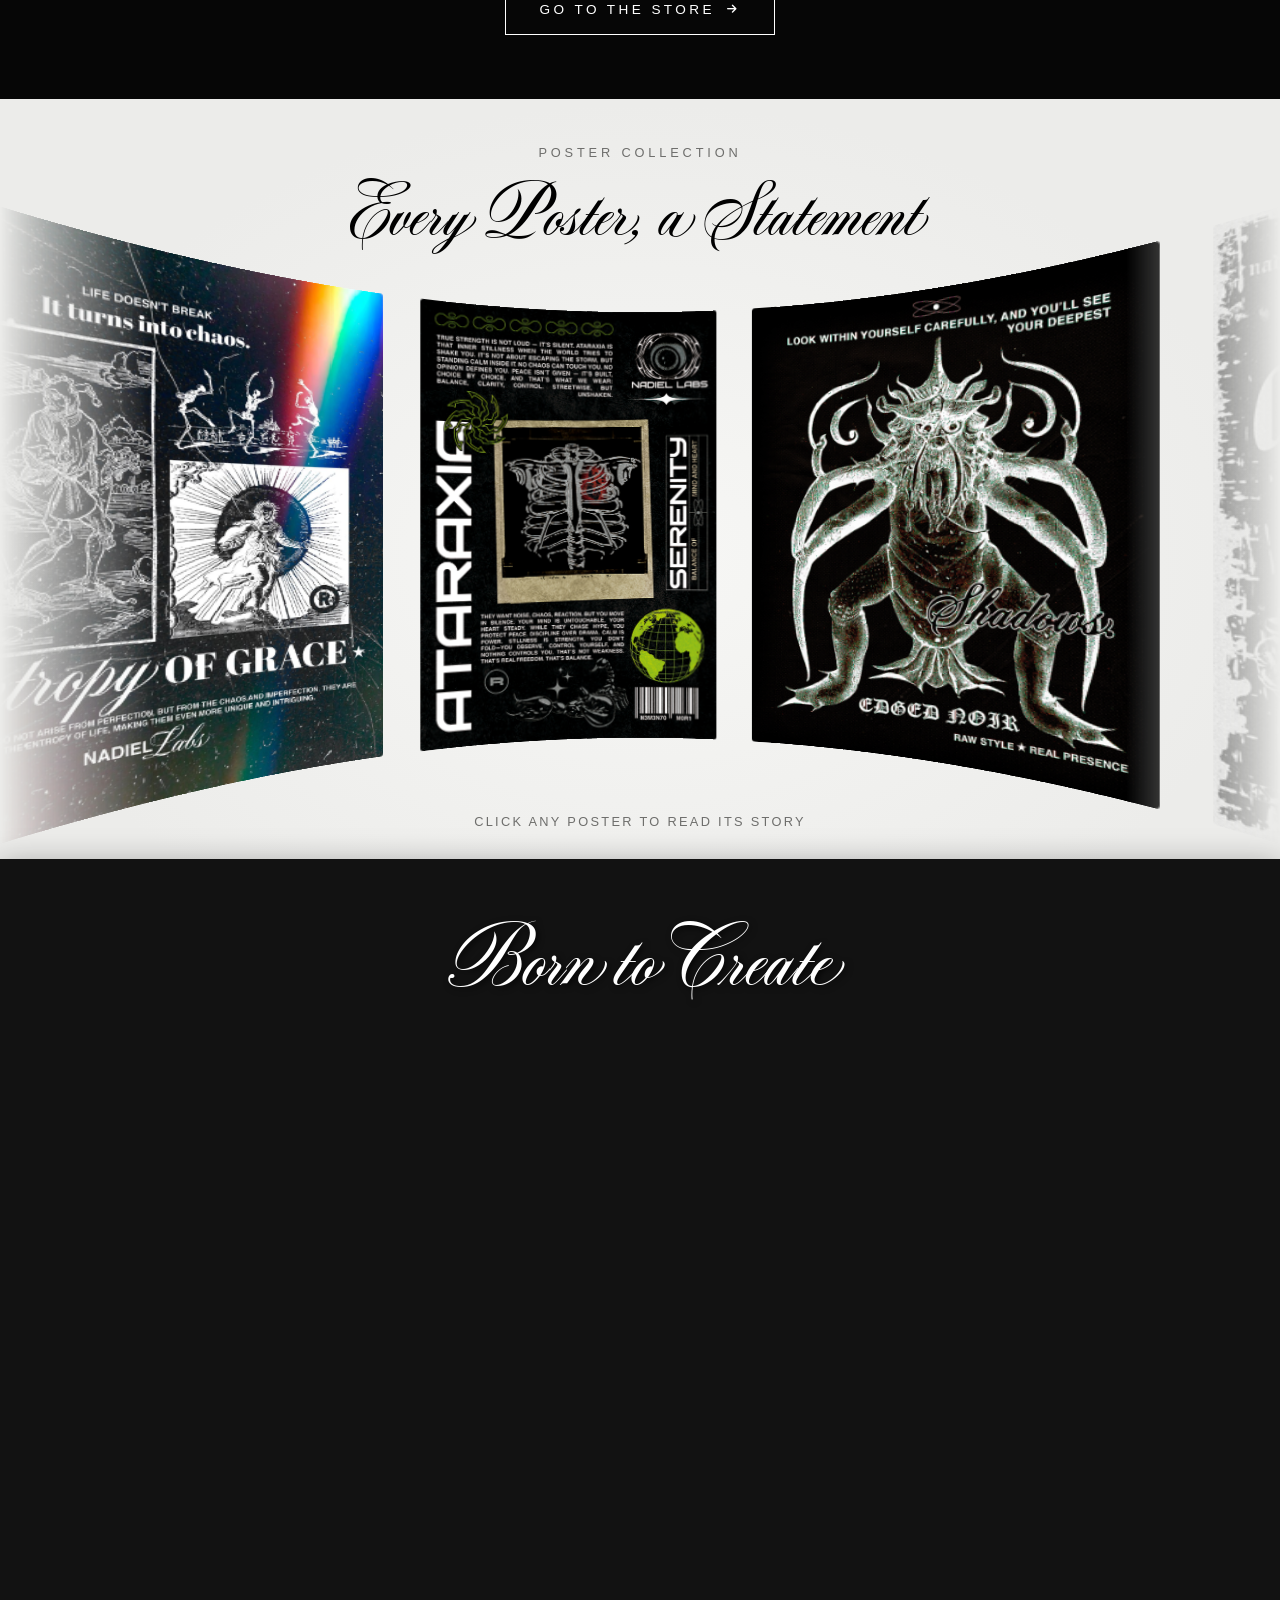
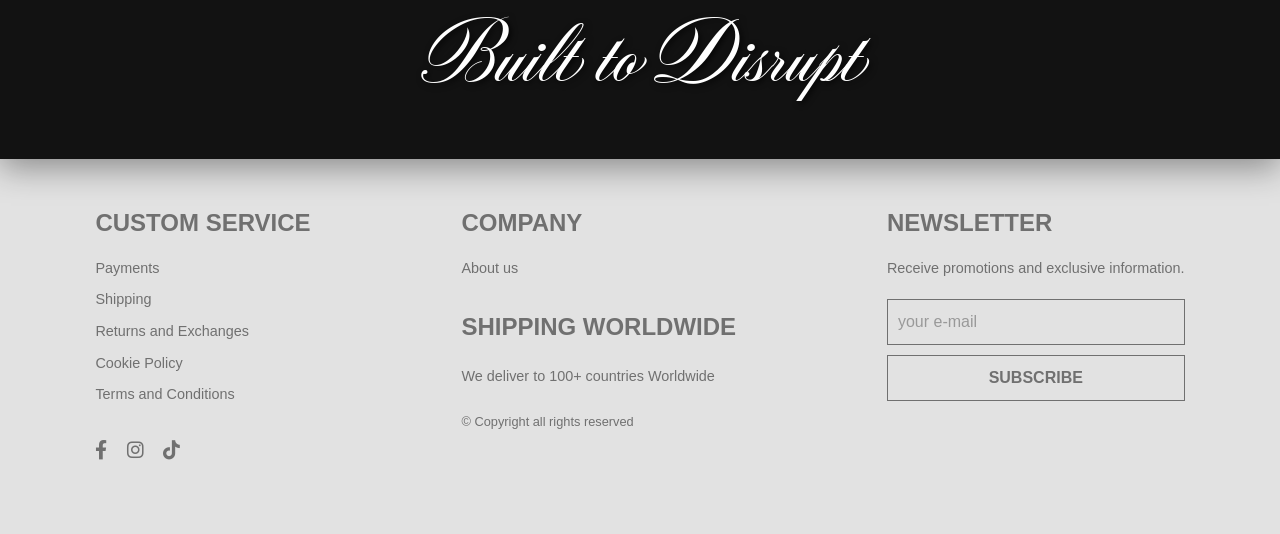
==== commit a98865d0: "Agregar enlace POSTERS en el header y despliegue automatico" ====
--- a/index.html
+++ b/index.html
@@ -35,6 +35,7 @@
             <nav class="header-nav">
                 <ul class="nav-list">
                     <li class="nav-item"><a href="men.html">MEN</a></li>
+                    <li class="nav-item"><a href="index.html#posterReel">POSTERS</a></li>
                 </ul>
             </nav>
 
@@ -46,6 +47,7 @@
 
         <nav id="mobile-menu" class="mobile-menu">
             <a href="men.html">MEN</a>
+            <a href="index.html#posterReel">POSTERS</a>
         </nav>
     </header>
     <main class="main-hero">
@@ -269,6 +271,33 @@
         hamburger.classList.toggle("active");
         mobileMenu.classList.toggle("open");
     });
+
+    // ===== ENLACE "POSTERS" DEL HEADER =====
+    // Baja hasta la sección de posters y la deja centrada en la pantalla.
+    (function () {
+        const posterSection = document.getElementById("posterReel");
+        if (!posterSection) return;
+
+        function centerPosters(smooth) {
+            posterSection.scrollIntoView({ behavior: smooth ? "smooth" : "auto", block: "center" });
+        }
+
+        document.querySelectorAll('a[href$="#posterReel"]').forEach((link) => {
+            link.addEventListener("click", (e) => {
+                e.preventDefault();
+                hamburger.classList.remove("active");
+                mobileMenu.classList.remove("open");
+                history.replaceState(null, "", "#posterReel");
+                centerPosters(true);
+            });
+        });
+
+        // Si se llega desde otra página (index.html#posterReel), también se centra
+        if (location.hash === "#posterReel") {
+            // Pequeña espera para que las imágenes terminen de acomodarse antes de centrar
+            window.addEventListener("load", () => setTimeout(() => centerPosters(false), 150));
+        }
+    })();
 </script>
 
 <!-- El cambio del logo a negro al pasar el mouse se hace en index.css (.header-logo:hover .logoimg) -->
